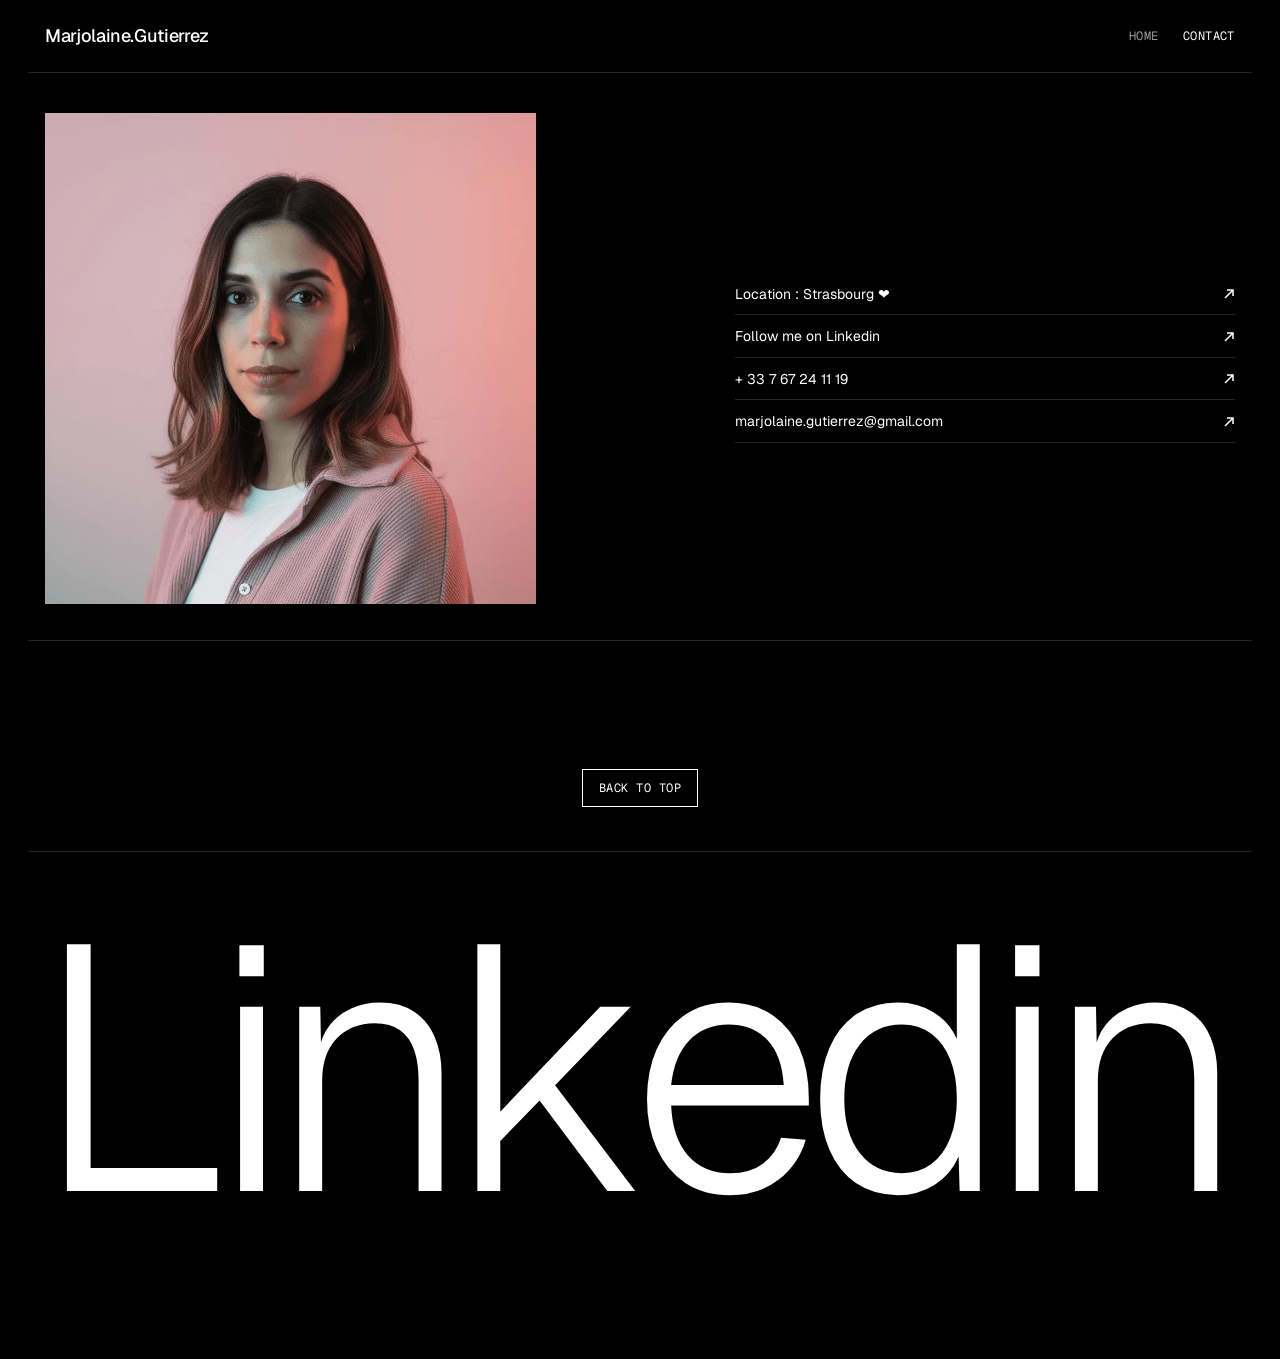
==== contact.html @ f7ba3210 "Initial commit" ====
<!DOCTYPE html>
<html lang="fr">
<head>
  <meta charset="utf-8">
  <meta name="viewport" content="width=device-width, initial-scale=1">
  <title>Contact・Marjolaine Gutierrez</title>
  <meta name="description" content="Contacter Marjolaine Gutierrez, Senior Product Designer.">
  <link rel="preload" href="assets/fonts/geist.woff2" as="font" type="font/woff2" crossorigin>
  <link rel="stylesheet" href="assets/style.css">
</head>
<body id="top" class="page-contact">

  <header class="site-header wrap">
    <div class="bar">
      <a href="index.html" class="logo gothic">Marjolaine.Gutierrez</a>
      <nav class="nav" aria-label="Navigation principale">
        <a href="index.html"><span data-roll>Home</span></a>
        <a href="contact.html" aria-current="page"><span data-roll>Contact</span></a>
      </nav>
    </div>
    <hr class="rule">
  </header>

  <main class="wrap">
    <div class="contact-grid">
      <div class="contact-photo"><div class="media" data-reveal="image">
        <img src="assets/images/portrait.webp" alt="Portrait de Marjolaine Gutierrez"></div>
      </div>
      <ul class="contact-list" data-reveal="rows">
        <li>
          <a href="https://maps.google.com/?q=Strasbourg" target="_blank" rel="noopener">
            <span data-roll>Location : Strasbourg ❤︎</span>
            <span class="hl" aria-hidden="true"></span>
            <svg class="arrow" viewBox="0 0 12 12" aria-hidden="true"><path d="M2 10 10 2M4 2h6v6" fill="none" stroke="currentColor" stroke-width="1.5"/></svg>
          </a>
        </li>
        <li>
          <a href="https://www.linkedin.com/in/marjolaine-gutierrez-75636482/" target="_blank" rel="noopener">
            <span data-roll>Follow me on Linkedin</span>
            <span class="hl" aria-hidden="true"></span>
            <svg class="arrow" viewBox="0 0 12 12" aria-hidden="true"><path d="M2 10 10 2M4 2h6v6" fill="none" stroke="currentColor" stroke-width="1.5"/></svg>
          </a>
        </li>
        <li>
          <a href="tel:+33767241119">
            <span data-roll>+ 33 7 67 24 11 19</span>
            <span class="hl" aria-hidden="true"></span>
            <svg class="arrow" viewBox="0 0 12 12" aria-hidden="true"><path d="M2 10 10 2M4 2h6v6" fill="none" stroke="currentColor" stroke-width="1.5"/></svg>
          </a>
        </li>
        <li>
          <a href="mailto:marjolaine.gutierrez@gmail.com">
            <span data-roll>marjolaine.gutierrez@gmail.com</span>
            <span class="hl" aria-hidden="true"></span>
            <svg class="arrow" viewBox="0 0 12 12" aria-hidden="true"><path d="M2 10 10 2M4 2h6v6" fill="none" stroke="currentColor" stroke-width="1.5"/></svg>
          </a>
        </li>
      </ul>
    </div>
    <hr class="rule">
  </main>

  <footer class="wrap">
    <div class="back-top-row" data-reveal="fade">
      <button class="pill" type="button" data-top><span data-roll>Back to top</span></button>
    </div>
    <hr class="rule">
    <a class="footer-big" href="https://www.linkedin.com/in/marjolaine-gutierrez-75636482/" target="_blank" rel="noopener">
      <span class="fit gothic" data-reveal="chars">Linkedin</span>
    </a>
  </footer>

  <script src="assets/lenis.min.js"></script>
  <script src="assets/main.js"></script>
</body>
</html>
---- assets/style.css ----
/* ==========================================================================
   Marjolaine Gutierrez — Portfolio
   ========================================================================== */

@font-face {
  font-family: "Geist";
  src: url("fonts/geist.woff2") format("woff2-variations");
  font-weight: 100 900;
  font-display: swap;
  unicode-range: U+0000-00FF, U+0131, U+0152-0153, U+02BB-02BC, U+02C6, U+02DA, U+02DC, U+0304, U+0308, U+0329, U+2000-206F, U+20AC, U+2122, U+2191, U+2193, U+2212, U+2215, U+FEFF, U+FFFD;
}
@font-face {
  font-family: "Geist";
  src: url("fonts/geist-ext.woff2") format("woff2-variations");
  font-weight: 100 900;
  font-display: swap;
  unicode-range: U+0100-02BA, U+02BD-02C5, U+02C7-02CC, U+02CE-02D7, U+02DD-02FF, U+1D00-1DBF, U+1E00-1E9F, U+1EF2-1EFF, U+2020, U+20A0-20AB, U+20AD-20C0, U+2113, U+2C60-2C7F, U+A720-A7FF;
}
@font-face {
  font-family: "Geist Mono";
  src: url("fonts/geist-mono.woff2") format("woff2-variations");
  font-weight: 100 900;
  font-display: swap;
}

:root {
  --bg: #000;
  --fg: #fff;
  --muted: #999;
  --dim: #666;
  --line: rgba(255, 255, 255, 0.14);
  --max: 1480px;
  --pad: clamp(20px, 2.2vw, 36px);
  --sans: "Geist", system-ui, -apple-system, "Helvetica Neue", Arial, sans-serif;
  --mono: "Geist Mono", ui-monospace, "SF Mono", Menlo, monospace;
  --gothic: "Geist", system-ui, sans-serif;
  --ease: cubic-bezier(0.22, 1, 0.36, 1);
}

*,
*::before,
*::after { box-sizing: border-box; }

html { -webkit-text-size-adjust: 100%; }

html { overflow-x: clip; }

body {
  margin: 0;
  background: var(--bg);
  color: var(--fg);
  font-family: var(--sans);
  font-optical-sizing: auto;
  font-size: 14px;
  line-height: 1.25;
  -webkit-font-smoothing: antialiased;
  -moz-osx-font-smoothing: grayscale;
  overflow-x: clip;
}

img { display: block; max-width: 100%; }
a { color: inherit; text-decoration: none; }

.wrap {
  width: 100%;
  max-width: var(--max);
  margin: 0 auto;
  padding: 0 var(--pad);
}

.rule { height: 1px; background: var(--line); border: 0; margin: 0; }

/* Grands titres (remplace l'ancienne gothique) : Geist Light, approche serrée */
.gothic {
  font-family: var(--gothic);
  font-weight: 300;
  line-height: 0.95;
  letter-spacing: -0.055em;
}
.logo.gothic { font-weight: 500; letter-spacing: -0.02em; font-size: 18px; }

/* --------------------------------------------------------------------------
   Letter roll (nav, buttons)
   -------------------------------------------------------------------------- */

.roll { display: inline-flex; overflow: hidden; line-height: 1.2; }
.roll .ch {
  position: relative;
  display: inline-block;
  white-space: pre;
  transition: transform 0.5s var(--ease);
  transition-delay: calc(var(--i) * 18ms);
}
.roll .ch::after {
  content: attr(data-c);
  position: absolute;
  left: 0;
  top: 100%;
}
.roll-host:hover .roll .ch,
.roll-host:focus-visible .roll .ch { transform: translateY(-100%); }

/* --------------------------------------------------------------------------
   Header
   -------------------------------------------------------------------------- */

.site-header .bar {
  display: flex;
  align-items: center;
  justify-content: space-between;
  height: 72px;
  padding: 0 calc(var(--pad) * 0.6);
}

.logo { font-size: 22px; }

.nav { display: flex; gap: 22px; font-size: 14px; font-weight: 500; color: #bbb; }
.nav a { transition: color 0.3s; }
.nav a:hover,
.nav a[aria-current="page"] { color: var(--fg); }

/* --------------------------------------------------------------------------
   Hero
   -------------------------------------------------------------------------- */

.hero-intro { padding: clamp(80px, 13vh, 150px) calc(var(--pad) * 0.6) 64px; }

.hero-intro h1 {
  margin: 0;
  font-size: clamp(34px, 3.4vw, 49px);
  font-weight: 500;
  line-height: 1.03;
  letter-spacing: -0.016em;
}

.hero-intro p {
  margin: 14px 0 0;
  font-size: clamp(16px, 1.25vw, 18px);
  line-height: 1.45;
  color: var(--muted);
}

.hero-name {
  padding: clamp(24px, 3vw, 44px) 0 clamp(40px, 4vw, 64px);
  text-align: center;
  white-space: nowrap;
}

.fit { display: inline-block; white-space: nowrap; }

/* --------------------------------------------------------------------------
   Scroll-reveal statements
   -------------------------------------------------------------------------- */

.statement-section { position: relative; padding-block: clamp(110px, 20vh, 240px) clamp(110px, 22vh, 260px); }

.statement {
  position: relative;
  z-index: 2;
  max-width: 980px;
  margin: 0 auto;
  font-size: clamp(36px, 5.4vw, 79px);
  font-weight: 500;
  line-height: 1;
  letter-spacing: -0.006em;
  mix-blend-mode: difference;
}
.statement--narrow { max-width: 1000px; margin-left: 15%; }

.statement .w { display: inline-block; white-space: nowrap; }
.statement .c { opacity: 0.35; transition: opacity 0.25s linear; }
.statement .c.on { opacity: 1; }

.about-portrait {
  position: relative;
  z-index: 1;
  width: clamp(200px, 20vw, 326px);
  margin: -40px 0 0 auto;
  margin-right: calc(50% - min(490px, 46vw) + 30px);
  will-change: transform;
}
.about-portrait img { width: 100%; aspect-ratio: 326 / 400; object-fit: cover; }

/* --------------------------------------------------------------------------
   Marquee
   -------------------------------------------------------------------------- */

.marquee { overflow: hidden; padding: 20px 0; }
.marquee-track {
  display: flex;
  width: max-content;
  will-change: transform;
}
.marquee-item {
  display: flex;
  align-items: center;
  gap: clamp(40px, 7vw, 110px);
  padding-right: clamp(40px, 7vw, 110px);
  font-size: clamp(80px, 11vw, 170px);
}
.marquee-item svg { width: clamp(16px, 2vw, 28px); height: auto; flex: none; }

@keyframes marquee { to { transform: translateX(-50%); } }

/* --------------------------------------------------------------------------
   Projects
   -------------------------------------------------------------------------- */

.projects { padding-block: clamp(50px, 8vw, 110px) clamp(100px, 14vw, 220px); }

.projects-grid {
  position: relative;
  width: 100%;
  aspect-ratio: 1432 / 7432;
}

.card {
  position: absolute;
  width: 34.92%;
  left: var(--x);
  top: var(--y);
  display: block;
}
.card .media { overflow: hidden; background: #0d0d0d; }
.card img,
.card video {
  display: block;
  width: 100%;
  aspect-ratio: 1 / 1;
  object-fit: cover;
  transition: filter 0.8s var(--ease), transform 1.2s var(--ease);
}
.card--tall img,
.card--tall video { aspect-ratio: 5 / 6; }
.card:hover img,
.card:hover video { filter: brightness(0.55); transform: scale(1.04); }
.card .label { display: block; margin-top: 14px; font-size: 16px; font-weight: 500; }

/* left / centre / right columns, tops proportional to grid height */
.c-l { --x: 0%; }
.c-c { --x: 32.54%; }
.c-r { --x: 65.08%; }

/* Reveal on enter */
.reveal {
  opacity: 0;
  translate: 0 60px;
  transition: opacity 1s var(--ease), translate 1.2s var(--ease);
}
.reveal.in { opacity: 1; translate: 0 0; }


/* --------------------------------------------------------------------------
   Section titles, expertise, experience
   -------------------------------------------------------------------------- */

.section { padding-block: clamp(70px, 10vw, 140px); }

.section-title {
  margin: 0 0 clamp(50px, 6vw, 90px);
  font-size: clamp(84px, 10.6vw, 168px);
}

.expertise-list { margin: 0 0 0 37.2%; padding: 0; list-style: none; }
.expertise-list li {
  display: grid;
  grid-template-columns: 10.8% 26% 1fr;
  align-items: center;
  padding: 34px 0;
  border-bottom: 1px solid var(--line);
}
.expertise-list li:first-child { padding-top: 0; }
.expertise-list li:last-child { border-bottom: 0; }
.expertise-list .num { font-size: 12px; font-weight: 500; }
.expertise-list h3 { margin: 0; font-size: 18px; font-weight: 500; line-height: 1.2; max-width: 9em; }
.expertise-list p { margin: 0; font-size: 12px; line-height: 1.42; color: var(--muted); max-width: 320px; }

.experience { margin: 0; padding: 0; list-style: none; font-size: 14px; font-weight: 500; }
.experience li {
  position: relative;
  display: grid;
  grid-template-columns: 29% 29% 1fr auto;
  padding: 18px 0;
}
.experience li::before {
  content: "";
  position: absolute;
  inset: auto 0 0 0;
  height: 1px;
  background: var(--fg);
  transform: scaleX(0);
  transform-origin: left;
  transition: transform 0.9s var(--ease);
}
.experience li:hover::before { transform: scaleX(1); }

/* --------------------------------------------------------------------------
   Tools helix (structure et valeurs reprises du site Framer)
   4 plans empilés de 151px, tournés de 0/45/90/135°, chaque visuel posé
   sur le bord gauche du plan à -90° : une spirale de rayon 432px.
   Au scroll : rotateY 90° → -90° et translateY 240px → -200px.
   -------------------------------------------------------------------------- */

.tools {
  /* la spirale démarre décalée vers le bas : on remonte la section pour
     garder le même écart qu'entre les autres blocs */
  padding-top: 0;
  margin-top: calc(-1 * clamp(70px, 10vw, 140px) - 150px);
  pointer-events: none;
  --rw: 865px;   /* largeur d'un plan → rayon de la spirale = rw / 2 */
  --rh: 151px;   /* hauteur d'un plan → pas de la spirale */
  --fw: 320px;   /* taille d'un visuel */
  --fh: 215px;
}
.tools-track { position: relative; height: calc(min(883px, 100svh) + 1400px); }
.tools-sticky {
  position: sticky;
  top: 0;
  height: min(883px, 100svh);
  display: flex;
  align-items: center;
  justify-content: center;
  overflow: hidden;
}
.helix-scale { display: flex; transform-style: preserve-3d; }
.helix { pointer-events: auto; }
.helix {
  position: relative;
  display: flex;
  flex-direction: column;
  width: var(--rw);
  height: calc(var(--rh) * 4);
  flex: none;
  transform-style: preserve-3d;
  transform: perspective(1200px) translateY(240px) rotateY(90deg);
  will-change: transform;
}
.helix-row {
  position: relative;
  flex: none;
  width: var(--rw);
  height: var(--rh);
  transform-style: preserve-3d;
  transform: rotateY(var(--r, 0deg));
}
.helix-face {
  position: absolute;
  left: calc(var(--fw) / -2 - 1px);
  top: calc(var(--rh) / 2 - 50px - var(--fh) / 2);
  width: var(--fw);
  height: var(--fh);
  margin: 0;
  transform: rotateY(-90deg);
}
.helix-face--first { left: 0; top: calc(var(--rh) / 2); transform: translate(-50%, -50%) rotateY(-90deg); }
.helix-face img { width: 100%; height: 100%; object-fit: cover; }

/* --------------------------------------------------------------------------
   Footer
   -------------------------------------------------------------------------- */

.back-top-row { display: flex; justify-content: center; padding: clamp(80px, 10vw, 160px) 0 44px; }

.pill {
  display: inline-flex;
  align-items: center;
  padding: 8px 14px;
  border: 1.5px solid var(--fg);
  border-radius: 999px;
  font-size: 12px;
  font-weight: 700;
  letter-spacing: 0.01em;
  text-transform: uppercase;
  background: none;
  color: inherit;
  cursor: pointer;
  transition: background 0.35s, color 0.35s;
}
.pill:hover { background: var(--fg); color: var(--bg); }

.footer-big {
  display: block;
  text-align: center;
  padding: clamp(30px, 4vw, 60px) 0 clamp(24px, 3vw, 48px);
  line-height: 1.15;
}
.footer-big .fit { transition: transform 0.8s var(--ease); }
.footer-big:hover .fit { transform: translateY(-6%); }

/* --------------------------------------------------------------------------
   Contact
   -------------------------------------------------------------------------- */

.contact-grid {
  display: grid;
  grid-template-columns: 1fr 1fr;
  gap: 40px;
  align-items: center;
  padding: 40px calc(var(--pad) * 0.6) 36px;
}
.contact-photo { width: min(100%, 491px); }
.contact-photo img { width: 100%; aspect-ratio: 1 / 1; object-fit: cover; object-position: center 30%; }

.contact-list { margin: 0 0 0 auto; padding: 0; list-style: none; width: min(100%, 500px); }
.contact-list li { border-bottom: 1px solid rgba(187, 187, 187, 0.2); }
.contact-list a {
  position: relative;
  display: flex;
  justify-content: space-between;
  align-items: center;
  padding: 12px 0;
  font-size: 14px;
  font-weight: 500;
}
.contact-list .hl {
  position: absolute;
  left: -6px;
  right: -4px;
  bottom: -1px;
  height: 1px;
  background: var(--fg);
  transform: scaleX(0);
  transform-origin: left center;
  transition: transform 0.75s var(--ease);
}
.contact-list a:hover .hl,
.contact-list a:focus-visible .hl { transform: scaleX(1); }
.contact-list .arrow { width: 12px; height: 12px; transition: transform 0.4s var(--ease); }
.contact-list a:hover .arrow { transform: translate(2px, -2px); }

/* --------------------------------------------------------------------------
   Home intro (relevé sur le site Framer)
   0 → 2s     : « Marjolaine » tombe du haut en fondu, à 60 % de sa taille
   2.25 → 3.35s : il grandit et descend à sa place
   3.3s       : la ligne du header glisse depuis la gauche
   3.7s       : titre + sous-titre montent en fondu, la nav descend en fondu
   -------------------------------------------------------------------------- */

.intro .hero-name-move { transform: translateY(-37vh) scale(0.6); }
.intro .hero-name .fit { opacity: 0; transform: translateY(-50vh); }
.intro .site-header .rule,
.intro main > section:first-child .rule { transform: translateX(-103%); }
.intro .site-header .bar { opacity: 0; transform: translateY(-90px); }
.intro .hero-intro h1,
.intro .hero-intro p { opacity: 0; transform: translateY(45px); }
.site-header { overflow-x: clip; }
.hero-name-move { display: block; transform-origin: 50% 50%; }

/* --------------------------------------------------------------------------
   Page load
   -------------------------------------------------------------------------- */

.load { opacity: 0; translate: 0 30px; filter: blur(8px); }
.loaded .load {
  opacity: 1;
  translate: 0 0;
  filter: blur(0);
  transition: opacity 1.1s var(--ease), translate 1.3s var(--ease), filter 1.1s var(--ease);
  transition-delay: var(--d, 0s);
}

/* --------------------------------------------------------------------------
   Responsive
   -------------------------------------------------------------------------- */

/* --------------------------------------------------------------------------
   Responsive
   ≥ 1025 : desktop · 701–1024 : tablette · ≤ 700 : mobile
   La grille projets « éditoriale » est proportionnelle : elle tient
   jusqu'à la tablette portrait. En dessous, une colonne décalée.
   -------------------------------------------------------------------------- */

/* Appareils tactiles : pas de survol collant, pas de pastille « View » */
@media (hover: none) {
  .card { cursor: pointer; }
  .card:hover img,
  .card:hover video { filter: none; transform: none; }
  .footer-big:hover .fit { transform: none; }
  .experience li:hover::before { transform: scaleX(0); }
}

@media (max-width: 1024px) {
  .expertise-list { margin-left: 0; }
  .expertise-list li { grid-template-columns: 64px 30% 1fr; }
  .statement--narrow { margin-left: auto; }
  .card .label { font-size: 14px; margin-top: 10px; }
}

@media (max-width: 700px) {
  :root { --pad: 20px; }

  .site-header .bar { height: 60px; padding: 0; }
  .logo { font-size: 18px; }
  .nav { gap: 16px; }
  .hero-intro { padding: 72px 0 44px; }

  .statement { font-size: clamp(30px, 9vw, 40px); line-height: 1.04; }
  .about-portrait { width: 58%; margin-left: auto; }

  .marquee-item { font-size: 76px; }

  /* Projets : une colonne, vignettes empilées pleine largeur */
  .projects-grid { aspect-ratio: auto; display: flex; flex-direction: column; gap: 48px; }
  .card { position: static; width: 100%; }
  .card--tall img,
  .card--tall video { aspect-ratio: 1 / 1; }

  .section-title { font-size: clamp(64px, 19vw, 96px); }

  .expertise-list li { grid-template-columns: 36px 1fr; row-gap: 10px; padding: 24px 0; }
  .expertise-list p { grid-column: 2; font-size: 13px; }

  .experience li { grid-template-columns: 1fr 1fr; row-gap: 4px; padding: 14px 0; font-size: 13px; }
  .experience li span:nth-child(2) { grid-row: 2; grid-column: 1; color: var(--muted); font-size: 12px; font-weight: 400; }
  .experience li span:nth-child(3) { grid-row: 1; grid-column: 2; }
  .experience li span:nth-child(4) { display: none; }

  .tools { --rw: 520px; --rh: 120px; --fw: 260px; --fh: 175px; }


  .contact-grid { grid-template-columns: 1fr; gap: 32px; padding: 28px 0; }
  .contact-photo { width: 100%; }
  .contact-list { margin: 0; width: 100%; }
  .contact-list a { padding: 16px 0; font-size: 15px; }
}

/* --------------------------------------------------------------------------
   Rythme vertical tablette / mobile
   Un seul pas entre les catégories (--gap), un pas court entre un titre
   et son contenu (--gap-s). Chaque bloc ne porte que sa marge basse,
   pour qu'aucun espace ne se cumule.
   -------------------------------------------------------------------------- */
@media (max-width: 1024px) {
  :root { --gap: 128px; --gap-s: 56px; }
  /* Hero plein écran : intro en haut, le nom calé en bas de l'écran */
  /* Hero plein écran : intro + nom groupés et centrés, la suite n'arrive qu'au scroll */
  .hero { display: flex; flex-direction: column; justify-content: center; min-height: calc(100svh - 73px); padding-bottom: 6svh; }
  .hero .hero-intro { padding-top: 0; padding-bottom: 40px; }
  .hero .hero-name { padding-block: 20px 24px; }
  main > section:nth-child(2) { padding-top: calc(var(--gap) - 40px); }
  .statement-section { padding-block: 0 var(--gap); }
  .about-portrait { margin-top: -28px; }  /* chevauche légèrement la fin de la phrase */
  .projects { padding-block: var(--gap-s) var(--gap); }
  .section { padding-block: 0 var(--gap); }
  .section-title { margin-bottom: var(--gap-s); }
  /* la spirale démarre décalée vers le bas (translateY 240px) : on compense */
  .tools { padding-top: 0; margin-top: calc(var(--gap) * -1 - 120px); }
  .tools-track { height: calc(70svh + 1200px); }
  .tools-sticky { top: 15svh; height: 70svh; }
  .page-home .back-top-row { padding-top: 0; margin-top: -8svh; position: relative; }
  .page-contact .back-top-row { padding-top: var(--gap-s); }
}
@media (max-width: 700px) {
  :root { --gap: 96px; --gap-s: 48px; }
  .hero { min-height: calc(100svh - 61px); }
  .hero .hero-intro { padding-bottom: 32px; }
  .tools { margin-top: calc(var(--gap) * -1 - 110px); }
  .tools-track { height: calc(64svh + 900px); }
  .tools-sticky { top: 18svh; height: 64svh; }
}

@media (min-width: 701px) and (max-width: 1024px) {
  .contact-grid { grid-template-columns: 1fr 1fr; padding-inline: 0; }
  .experience li { grid-template-columns: 26% 22% 1fr auto; }
}

@media (prefers-reduced-motion: reduce) {
  *, *::before, *::after { animation: none !important; transition: none !important; }
  .reveal, .load { opacity: 1 !important; translate: none !important; filter: none !important; }
  .statement .c { opacity: 1; }
}

/* ==========================================================================
   Motion layer
   Une seule courbe (expo out), trois durées (0.9 / 1.3 / 1.8s),
   des décalages courts. Tout part d'une classe .is-in posée au scroll.
   ========================================================================== */

@property --ps { syntax: "<number>"; inherits: false; initial-value: 1; }

:root { --out: cubic-bezier(0.19, 1, 0.22, 1); }

html.lenis, html.lenis body { height: auto; }
.lenis.lenis-stopped { overflow: clip; }

/* Fade — opacité, légère montée, flou qui se dissipe */
[data-reveal="fade"] {
  opacity: 0;
  translate: 0 28px;
  filter: blur(6px);
  transition: opacity 1.3s var(--out), translate 1.3s var(--out), filter 1.3s var(--out);
  transition-delay: var(--d, 0s);
}
[data-reveal="fade"].is-in { opacity: 1; translate: 0 0; filter: blur(0); }

/* Lettres — chaque caractère sort d'un masque */
.m-mask { display: inline-block; overflow: hidden; vertical-align: top; padding: 0.08em 0.04em 0.36em; margin: -0.08em -0.04em -0.36em; }
/* une fois l'apparition finie, plus de masque : évite les artefacts de rendu (iOS) */
.is-done .m-mask { overflow: visible; }
.m-ch {
  display: inline-block;
  translate: 0 110%;
  rotate: 6deg;
  transform-origin: 0 100%;
  transition: translate 1.3s var(--out), rotate 1.3s var(--out);
  transition-delay: calc(var(--d, 0s) + var(--i) * 32ms);
}
.is-in .m-ch { translate: 0 0; rotate: 0deg; }

/* Lignes — pour les listes : fondu décalé + filet qui se trace */
[data-reveal="rows"] > * {
  opacity: 0;
  translate: 0 22px;
  transition: opacity 1.1s var(--out), translate 1.1s var(--out);
  transition-delay: calc(var(--i) * 70ms + 0.1s);
}
[data-reveal="rows"].is-in > * { opacity: 1; translate: 0 0; }
[data-reveal="rows"] > * { border-bottom-color: transparent !important; }
[data-reveal="rows"] > *::after {
  content: "";
  position: absolute;
  inset: auto 0 0 0;
  height: 1px;
  background: var(--line);
  transform: scaleX(0);
  transform-origin: left;
  transition: transform 1.6s var(--out);
  transition-delay: calc(var(--i) * 70ms);
}
[data-reveal="rows"].is-in > *::after { transform: scaleX(1); }
.expertise-list li, .contact-list li { position: relative; }
.expertise-list li:last-child::after { display: none; }

/* Images — apparition douce : fondu, légère montée, dézoom à peine perceptible.
   Pas de rideau ni de flou : l'image se pose, simplement. */
[data-reveal="image"] {
  opacity: 0;
  translate: 0 36px;
  transition: opacity 1.4s cubic-bezier(0.25, 0.1, 0.25, 1), translate 1.6s var(--out);
  transition-delay: var(--d, 0s);
}
[data-reveal="image"].is-in { opacity: 1; translate: 0 0; }
[data-reveal="image"] .plx,
[data-reveal="image"] > img,
[data-reveal="image"] > video {
  --ps: 1.06;
  transform: translate3d(0, var(--py, 0px), 0) scale(var(--ps));
  transition: --ps 2.2s var(--out);
  transition-delay: var(--d, 0s);
}
[data-reveal="image"] .plx { --ps: 1.16; }
[data-reveal="image"].is-in .plx { --ps: 1.12; }
[data-reveal="image"].is-in > img,
[data-reveal="image"].is-in > video { --ps: 1; }

/* Statements : opacité continue, pilotée au scroll */
.statement .c { display: inline-block; transition: none; opacity: 0.2; transform: translate3d(0, 0.28em, 0); will-change: transform, opacity; }


@media (prefers-reduced-motion: reduce) {
  [data-reveal], [data-reveal] > *, .m-ch { opacity: 1 !important; translate: none !important; rotate: none !important; filter: none !important; }
  [data-reveal="rows"] > *::after { transform: none !important; }
}

/* ==========================================================================
   Pages projets — template « étude de cas » (d'après moisez.com/work/tribu)
   Grille 12 colonnes visible, libellés en Geist Mono, grand titre Geist Light,
   sections « 01 LIBELLÉ » + grand paragraphe qui s'allume mot à mot.
   ========================================================================== */

:root { --gap: clamp(120px, 11vw, 176px); --gap-s: clamp(48px, 4.5vw, 72px); --gut: clamp(8px, 0.8vw, 12px); }

.sr-only { position: absolute; width: 1px; height: 1px; overflow: hidden; clip: inset(50%); white-space: nowrap; }

/* Grille de fond */
.case-grid {
  position: fixed;
  inset: 0;
  z-index: 40;
  pointer-events: none;
  display: grid;
  grid-template-columns: repeat(12, 1fr);
  width: 100%;
  max-width: var(--max);
  margin: 0 auto;
  padding: 0 var(--pad);
}
.case-grid span { border-left: 1px solid rgba(255, 255, 255, 0.05); }
.case-grid span:last-child { border-right: 1px solid rgba(255, 255, 255, 0.05); }

/* Typo mono */
.mono-label, .mono-value, .mono-num, .mono-btn {
  font-family: var(--mono);
  font-size: 12px;
  font-weight: 400;
  letter-spacing: 0.04em;
  text-transform: uppercase;
  line-height: 1.35;
}
.mono-label { margin: 0; color: var(--muted); }
.mono-value { color: var(--fg); }
.mono-num { color: var(--muted); margin-right: 14px; }
.mono-btn {
  display: inline-flex;
  align-items: center;
  gap: 8px;
  padding: 10px 14px;
  border: 1px solid rgba(255, 255, 255, 0.45);
  color: var(--fg);
  transition: background 0.35s, color 0.35s, border-color 0.35s;
}
.mono-btn:hover { background: var(--fg); color: var(--bg); border-color: var(--fg); }
.mono-btn--solid { background: var(--fg); color: var(--bg); border-color: var(--fg); margin-top: 48px; }
.mono-btn--solid:hover { background: transparent; color: var(--fg); }

/* En-tête de l'étude de cas */
.case-hero { padding-top: clamp(28px, 3vw, 48px); }
.case-kicker { margin-top: clamp(40px, 4vw, 64px); }
.case-title {
  margin: 14px 0 24px;
  font-size: clamp(64px, 10.5vw, 168px);
  font-weight: 300;
  line-height: 0.92;
  letter-spacing: -0.06em;
}
.case-title .m-ch { letter-spacing: 0; }
.case-title .m-mask { margin-right: calc(-0.04em - 0.045em); }
.case-sub {
  max-width: 560px;
  margin: 0;
  font-size: clamp(20px, 1.8vw, 28px);
  line-height: 1.2;
  letter-spacing: -0.015em;
  color: #9b9b9b;
}
.case-meta {
  display: grid;
  grid-template-columns: repeat(4, 1fr);
  gap: 0 var(--gut);
  margin-top: var(--gap-s);
}
.case-meta-item { position: relative; display: grid; gap: 6px; padding: 14px 0 0; }
.case-meta-item::after { inset: 0 0 auto 0 !important; }
.case-cover { padding-block: var(--gap-s) 0; }

/* Sections */
.case-sec { padding-top: var(--gap); }
.case-sec-head { display: grid; grid-template-columns: repeat(12, 1fr); gap: 0 var(--gut); align-items: start; }
.case-sec-label { grid-column: 1 / span 3; position: sticky; top: 96px; color: var(--fg); }
.case-sec-text { grid-column: 4 / span 9; }
.case-lead {
  margin: 0;
  font-size: clamp(26px, 2.9vw, 46px);
  font-weight: 400;
  line-height: 1.08;
  letter-spacing: -0.025em;
  text-indent: 11.2%;
}
.case-lead .lw { opacity: 0.22; }
.case-body { max-width: 640px; margin: 28px 0 0; font-size: clamp(16px, 1.2vw, 18px); line-height: 1.55; color: #a8a8a8; }
.case-lead + .case-body { margin-top: 36px; }
.case-items-caption { margin-top: 48px; }
.case-points { margin: 40px 0 0; padding: 0; list-style: none; }
.case-items-caption + .case-points { margin-top: 16px; }
.case-points li {
  position: relative;
  display: grid;
  grid-template-columns: 44px 1fr;
  align-items: baseline;
  padding: 16px 0;
  font-size: clamp(15px, 1.1vw, 17px);
  line-height: 1.45;
  color: #d6d6d6;
}
.case-points li:nth-child(1) { width: 86%; }
.case-points li:nth-child(2) { width: 74%; }
.case-points li:nth-child(3) { width: 62%; }
.case-points li:nth-child(n+4) { width: 54%; }
.case-points .mono-num { margin: 0; }
.case-points strong { font-weight: 500; color: var(--fg); margin-right: 6px; }
.case-sec > .pm-stack { margin-top: var(--gap-s); }
.case-steps { display: grid; gap: var(--gap-s); margin-top: var(--gap-s); }
.case-step-title { margin: 0; font-size: clamp(20px, 1.7vw, 26px); font-weight: 400; letter-spacing: -0.02em; }
.case-step .case-body { margin-top: 12px; }
.case-step .pm-stack { margin-top: 28px; }
.case-sec-text:empty { display: none; }

/* Médias */
.pm-stack { display: grid; gap: var(--gut); }
.pm-row { display: grid; gap: var(--gut); align-items: start; }
.pm-1 { grid-template-columns: 1fr; }
.pm-2 { grid-template-columns: 1fr 1fr; }
.pm-3 { grid-template-columns: repeat(3, 1fr); }
.pm-phones { width: min(100%, 980px); margin-inline: auto; }
.pm { margin: 0; }
.pm .media { aspect-ratio: var(--ar); overflow: hidden; background: #0d0d0d; }
.pm img, .pm video { display: block; width: 100%; height: 100%; object-fit: cover; }
/* apparition « mise au point » : flou qui se dissipe */
.page-case [data-reveal="image"] { translate: 0 0; filter: blur(16px); transition: opacity 1.2s ease, filter 1.5s var(--out); }
.page-case [data-reveal="image"].is-in { filter: blur(0); }

/* Projet suivant */
.case-next { margin-top: var(--gap); }
.case-next-link {
  position: relative;
  display: grid;
  gap: 18px;
  padding-block: 22px var(--gap-s);
  border-top: 1px solid var(--line);
}
.case-next-row { display: flex; align-items: flex-end; justify-content: space-between; gap: 24px; }
.case-next-name { font-size: clamp(48px, 7vw, 112px); line-height: 0.95; }
.case-next-arrow { font-size: clamp(40px, 5vw, 80px); font-weight: 200; line-height: 1; transition: transform 0.6s var(--ease); }
.case-next-preview {
  position: absolute;
  right: calc(var(--pad) + clamp(70px, 7vw, 120px));
  bottom: var(--gap-s);
  width: clamp(140px, 13vw, 220px);
  aspect-ratio: 1 / 1;
  overflow: hidden;
  opacity: 0;
  transform: translateY(12px) scale(0.96);
  transition: opacity 0.5s ease, transform 0.7s var(--ease);
}
.case-next-preview video { width: 100%; height: 100%; object-fit: cover; display: block; }
@media (hover: hover) {
  .case-next-link:hover .case-next-arrow { transform: translateX(14px); }
  .case-next-link:hover .case-next-preview { opacity: 1; transform: none; }
}

@media (max-width: 1024px) {
  .case-sec-label { grid-column: 1 / span 4; }
  .case-sec-text { grid-column: 5 / span 8; }
  .case-meta { grid-template-columns: 1fr 1fr; row-gap: 24px; }
}
@media (max-width: 700px) {
  .case-grid { grid-template-columns: repeat(4, 1fr); }
  .case-grid span:nth-child(n+5) { display: none; }
  .case-grid span:nth-child(4) { border-right: 1px solid rgba(255, 255, 255, 0.05); }
  .case-sec-head { grid-template-columns: 1fr; row-gap: 24px; }
  .case-sec-label, .case-sec-text { grid-column: 1; position: static; }
  .case-lead { text-indent: 18%; }
  .case-points li { width: 100% !important; }
  .pm-2, .pm-3 { grid-template-columns: 1fr; }
  .pm-phones { grid-template-columns: repeat(3, 1fr); }
  .case-next-preview { display: none; }
}

/* Grands mots gothiques (Marjolaine, Linkedin, projet suivant) : interlettrage resserré.
   Les mots découpés lettre par lettre se resserrent par la marge des masques
   (un letter-spacing négatif rognerait les lettres dans leur masque). */
.fit.gothic { letter-spacing: -0.06em; }
.fit.gothic .m-mask { margin-right: calc(-0.04em - 0.06em); }
.fit.gothic .m-mask:last-child { margin-right: -0.04em; }
.fit.gothic .m-ch { letter-spacing: 0; }

/* Curseur « trait dessiné » */
.cursor-wrap { position: fixed; inset: 0; z-index: 100; pointer-events: none; mix-blend-mode: difference; }
.cursor-canvas { position: absolute; inset: 0; }
.cursor-haze { filter: blur(10px); opacity: 0.9; }
.cursor-dot {
  position: absolute;
  left: 0;
  top: 0;
  width: 8px;
  height: 8px;
  border-radius: 50%;
  background: #fff;
  opacity: 0;
  transition: width 0.25s, height 0.25s, opacity 0.25s;
  will-change: transform;
}
.cursor-dot.is-link { width: 16px; height: 16px; }
/* l'ajustement du « Back to top » sous la spirale ne concerne que la home */
.page-case .back-top-row { margin-top: 0; padding-top: var(--gap-s); }

/* ==========================================================================
   Système typographique unique (Geist + Geist Mono, comme les études de cas)
   · Titres : Geist Light, approche serrée
   · Textes : Geist Regular
   · Interface (navigation, boutons, libellés, numéros, dates) :
     Geist Mono, 12 px, capitales, approche +0.04em
   ========================================================================== */
.nav,
.pill,
.card .label,
.expertise-list .num,
.experience li span:nth-child(2),
.experience li span:nth-child(4),
.p-label,
.case-items-caption {
  font-family: var(--mono);
  font-size: 12px;
  font-weight: 400;
  letter-spacing: 0.04em;
  text-transform: uppercase;
}
.nav { gap: 24px; color: var(--muted); }
.pill { padding: 10px 16px; border-width: 1px; border-radius: 0; }
.card .label { margin-top: 12px; color: var(--fg); }
.expertise-list .num { color: var(--muted); }
.experience li span:nth-child(2),
.experience li span:nth-child(4) { color: var(--muted); }
.experience { font-weight: 400; font-size: 15px; }
.expertise-list h3 { font-weight: 400; }
.hero-intro h1 { font-weight: 400; letter-spacing: -0.03em; }
.statement { font-weight: 400; letter-spacing: -0.03em; }
.contact-list a { font-weight: 400; }
.case-sec-label { color: var(--fg); }
@media (max-width: 700px) {
  .card .label { font-size: 12px; }
  .experience li span:nth-child(2) { font-size: 11px; }
}

/* Transition vers un projet */
.page-wipe { position: fixed; inset: 0; z-index: 300; pointer-events: none; }
.page-wipe i { position: absolute; top: 0; bottom: 0; background: #000; box-shadow: inset 1px 0 0 rgba(255, 255, 255, 0.08); }

/* Séparateur du bandeau « Projets » : astérisque fin qui tourne lentement */
.marquee-item .mq-star {
  width: 0.56em;
  height: 0.56em;
  flex: none;
  animation: mq-spin 9s linear infinite;
}
@keyframes mq-spin { to { transform: rotate(360deg); } }
.case-hero-link { margin-top: 28px; }
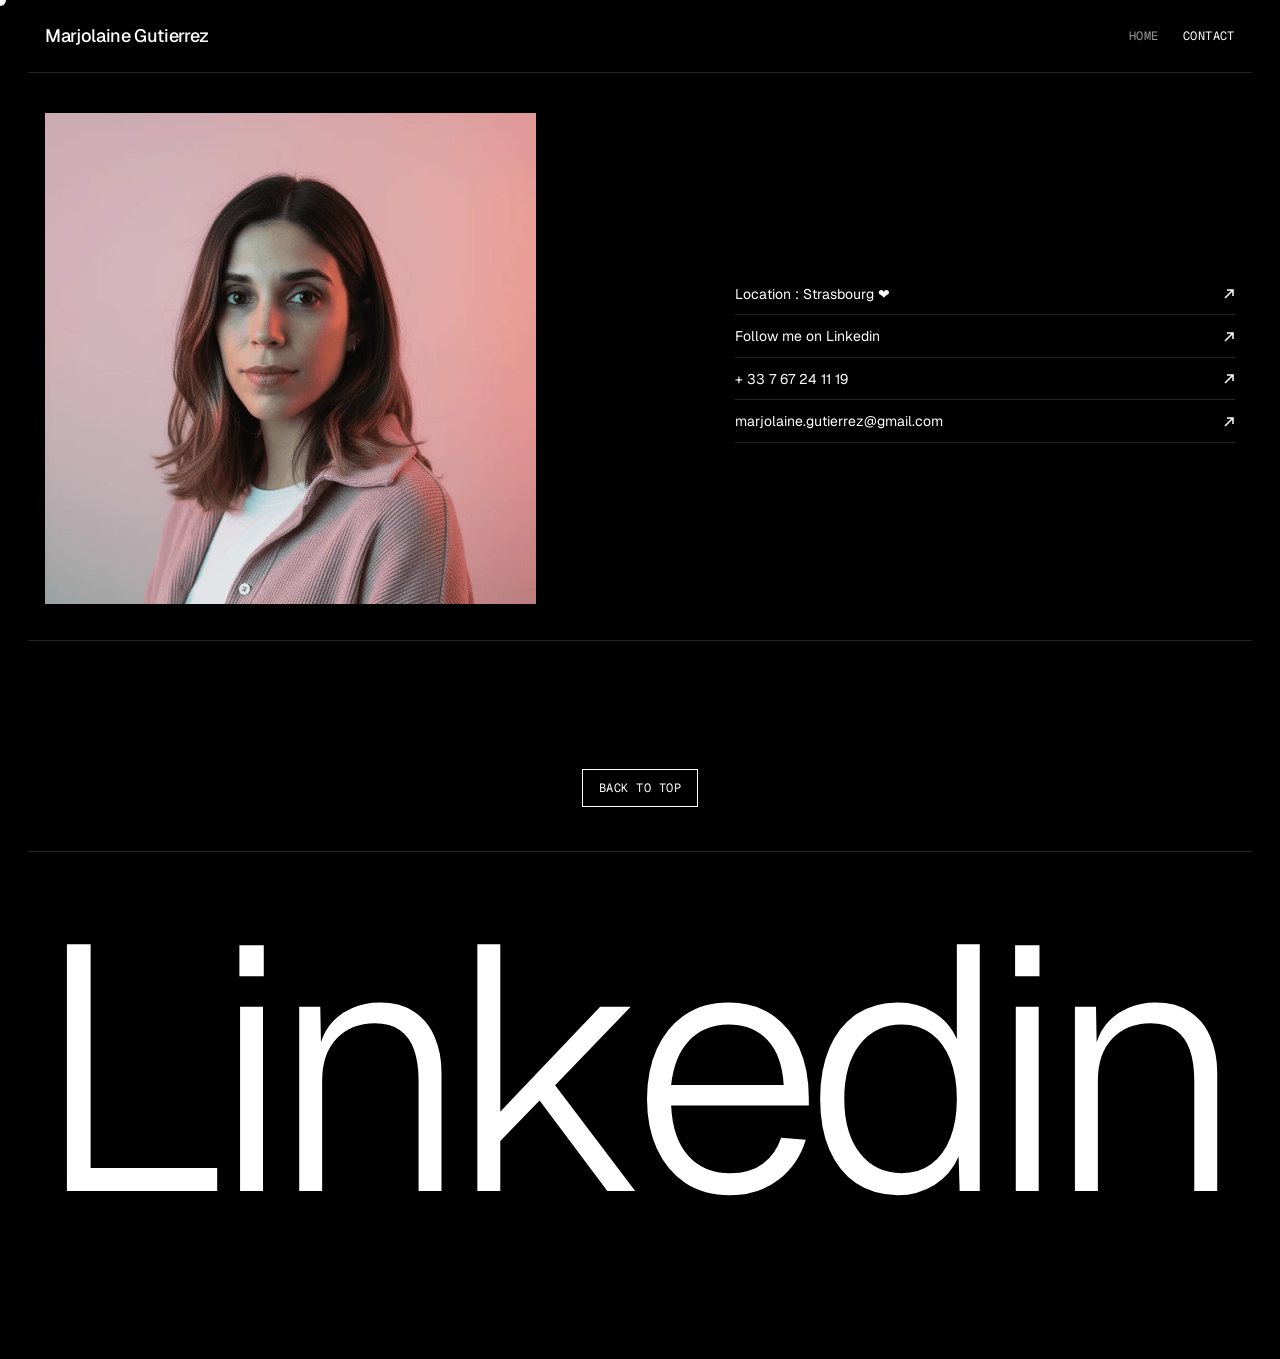
==== commit 25684134: "Logo « Marjolaine Gutierrez » et favicon 🌚 (home, contact, Goyard, Helena Rubinstein) Co-Authored-By" ====
--- a/contact.html
+++ b/contact.html
@@ -6,13 +6,14 @@
   <title>Contact・Marjolaine Gutierrez</title>
   <meta name="description" content="Contacter Marjolaine Gutierrez, Senior Product Designer.">
   <link rel="preload" href="assets/fonts/geist.woff2" as="font" type="font/woff2" crossorigin>
+  <link rel="icon" href="data:image/svg+xml,%3Csvg xmlns=%22http://www.w3.org/2000/svg%22 viewBox=%220 0 100 100%22%3E%3Ctext y=%22.9em%22 font-size=%2290%22%3E%F0%9F%8C%9A%3C/text%3E%3C/svg%3E">
   <link rel="stylesheet" href="assets/style.css">
 </head>
 <body id="top" class="page-contact">
 
   <header class="site-header wrap">
     <div class="bar">
-      <a href="index.html" class="logo gothic">Marjolaine.Gutierrez</a>
+      <a href="index.html" class="logo gothic">Marjolaine Gutierrez</a>
       <nav class="nav" aria-label="Navigation principale">
         <a href="index.html"><span data-roll>Home</span></a>
         <a href="contact.html" aria-current="page"><span data-roll>Contact</span></a>
--- a/assets/style.css
+++ b/assets/style.css
@@ -687,6 +687,8 @@
 }
 .case-grid span { border-left: 1px solid rgba(255, 255, 255, 0.05); }
 .case-grid span:last-child { border-right: 1px solid rgba(255, 255, 255, 0.05); }
+/* Lignes de grille masquées sur les pages projets */
+.case-grid { display: none; }
 
 /* Typo mono */
 .mono-label, .mono-value, .mono-num, .mono-btn {
@@ -857,20 +859,20 @@
 /* Curseur « trait dessiné » */
 .cursor-wrap { position: fixed; inset: 0; z-index: 100; pointer-events: none; mix-blend-mode: difference; }
 .cursor-canvas { position: absolute; inset: 0; }
-.cursor-haze { filter: blur(10px); opacity: 0.9; }
+.cursor-haze { filter: blur(14px); opacity: 0.9; }
 .cursor-dot {
   position: absolute;
   left: 0;
   top: 0;
-  width: 8px;
-  height: 8px;
+  width: 12px;
+  height: 12px;
   border-radius: 50%;
   background: #fff;
   opacity: 0;
   transition: width 0.25s, height 0.25s, opacity 0.25s;
   will-change: transform;
 }
-.cursor-dot.is-link { width: 16px; height: 16px; }
+.cursor-dot.is-link { width: 24px; height: 24px; }
 /* l'ajustement du « Back to top » sous la spirale ne concerne que la home */
 .page-case .back-top-row { margin-top: 0; padding-top: var(--gap-s); }
 
